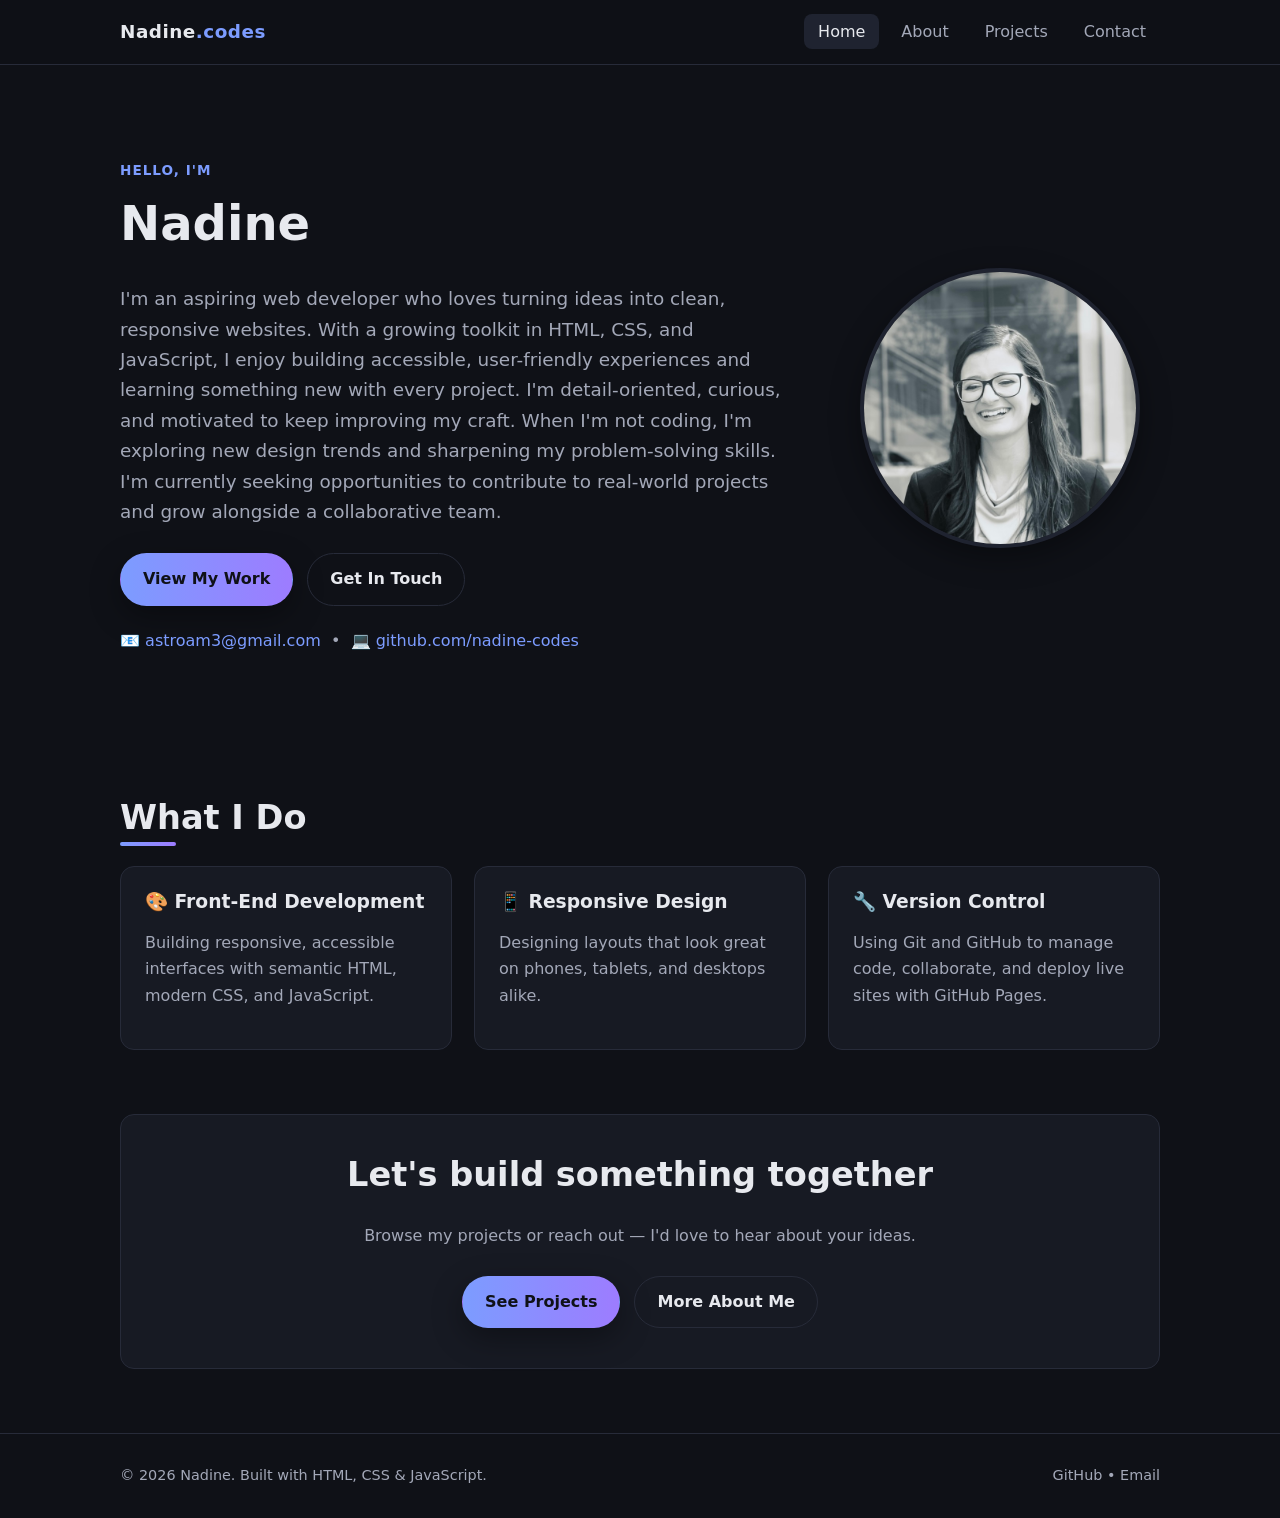
==== index.html @ cf7e8927 "Add portfolio website: home, about, projects, contact pages" ====
<!DOCTYPE html>
<html lang="en">
<head>
  <meta charset="UTF-8" />
  <meta name="viewport" content="width=device-width, initial-scale=1.0" />
  <title>Nadine | Web Developer Portfolio</title>
  <meta name="description" content="Personal portfolio of Nadine — front-end and web developer. Projects, skills, and contact information." />
  <link rel="stylesheet" href="style.css" />
</head>
<body>
  <!-- ===== Navigation ===== -->
  <nav class="navbar">
    <div class="container nav-inner">
      <a href="index.html" class="brand">Nadine<span>.codes</span></a>
      <button class="nav-toggle" aria-label="Toggle navigation">
        <span></span><span></span><span></span>
      </button>
      <ul class="nav-links">
        <li><a href="index.html" class="active">Home</a></li>
        <li><a href="about.html">About</a></li>
        <li><a href="projects.html">Projects</a></li>
        <li><a href="contact.html">Contact</a></li>
      </ul>
    </div>
  </nav>

  <!-- ===== Hero / Bio ===== -->
  <header class="hero">
    <div class="container hero-grid">
      <div>
        <p class="eyebrow">Hello, I'm</p>
        <h1>Nadine</h1>
        <p class="lead">
          I'm an aspiring web developer who loves turning ideas into clean,
          responsive websites. With a growing toolkit in HTML, CSS, and
          JavaScript, I enjoy building accessible, user-friendly experiences and
          learning something new with every project. I'm detail-oriented,
          curious, and motivated to keep improving my craft. When I'm not coding,
          I'm exploring new design trends and sharpening my problem-solving
          skills. I'm currently seeking opportunities to contribute to real-world
          projects and grow alongside a collaborative team.
        </p>
        <div class="hero-actions">
          <a href="projects.html" class="btn btn-primary">View My Work</a>
          <a href="contact.html" class="btn btn-ghost">Get In Touch</a>
        </div>
        <p class="muted" style="margin-top:22px;">
          📧 <a href="mailto:astroam3@gmail.com">astroam3@gmail.com</a>
          &nbsp;•&nbsp;
          💻 <a href="https://github.com/nadine-codes" target="_blank" rel="noopener">github.com/nadine-codes</a>
        </p>
      </div>
      <img class="avatar" src="images/profile.jpeg" alt="Professional photo of Nadine" />
    </div>
  </header>

  <!-- ===== Highlights ===== -->
  <section>
    <div class="container">
      <h2 class="section-title">What I Do</h2>
      <div class="grid grid-3">
        <div class="card">
          <h3>🎨 Front-End Development</h3>
          <p class="muted">Building responsive, accessible interfaces with semantic HTML, modern CSS, and JavaScript.</p>
        </div>
        <div class="card">
          <h3>📱 Responsive Design</h3>
          <p class="muted">Designing layouts that look great on phones, tablets, and desktops alike.</p>
        </div>
        <div class="card">
          <h3>🔧 Version Control</h3>
          <p class="muted">Using Git and GitHub to manage code, collaborate, and deploy live sites with GitHub Pages.</p>
        </div>
      </div>
    </div>
  </section>

  <!-- ===== Call to action ===== -->
  <section style="padding-top:0;">
    <div class="container center">
      <div class="card" style="padding:40px;">
        <h2>Let's build something together</h2>
        <p class="muted">Browse my projects or reach out — I'd love to hear about your ideas.</p>
        <div class="hero-actions" style="justify-content:center;">
          <a href="projects.html" class="btn btn-primary">See Projects</a>
          <a href="about.html" class="btn btn-ghost">More About Me</a>
        </div>
      </div>
    </div>
  </section>

  <!-- ===== Footer ===== -->
  <footer class="footer">
    <div class="container footer-inner">
      <span>© <span id="year"></span> Nadine. Built with HTML, CSS &amp; JavaScript.</span>
      <span>
        <a href="https://github.com/nadine-codes" target="_blank" rel="noopener">GitHub</a> •
        <a href="mailto:astroam3@gmail.com">Email</a>
      </span>
    </div>
  </footer>

  <script src="script.js"></script>
</body>
</html>
---- style.css ----
/* ===== Design tokens ===== */
:root {
  --bg: #0f1117;
  --surface: #171a23;
  --surface-2: #1f2330;
  --text: #e7e9ee;
  --muted: #a3a8b8;
  --accent: #7c9cff;
  --accent-2: #9d7cff;
  --border: #272b39;
  --radius: 14px;
  --shadow: 0 10px 30px rgba(0, 0, 0, 0.35);
  --maxw: 1080px;
  --font: "Segoe UI", system-ui, -apple-system, Roboto, Helvetica, Arial, sans-serif;
}

/* ===== Base ===== */
* { box-sizing: border-box; }

html { scroll-behavior: smooth; }

body {
  margin: 0;
  font-family: var(--font);
  background: var(--bg);
  color: var(--text);
  line-height: 1.65;
  -webkit-font-smoothing: antialiased;
}

a { color: var(--accent); text-decoration: none; }
a:hover { text-decoration: underline; }

img { max-width: 100%; display: block; }

.container {
  width: 100%;
  max-width: var(--maxw);
  margin: 0 auto;
  padding: 0 20px;
}

section { padding: 64px 0; }

h1, h2, h3 { line-height: 1.2; margin-top: 0; }
h1 { font-size: clamp(2rem, 5vw, 3rem); }
h2 { font-size: clamp(1.5rem, 4vw, 2.1rem); }

.section-title {
  position: relative;
  display: inline-block;
  margin-bottom: 28px;
}
.section-title::after {
  content: "";
  position: absolute;
  left: 0;
  bottom: -8px;
  width: 56px;
  height: 4px;
  border-radius: 4px;
  background: linear-gradient(90deg, var(--accent), var(--accent-2));
}

.muted { color: var(--muted); }
.center { text-align: center; }

/* ===== Buttons ===== */
.btn {
  display: inline-block;
  padding: 12px 22px;
  border-radius: 999px;
  font-weight: 600;
  border: 1px solid transparent;
  cursor: pointer;
  transition: transform 0.15s ease, box-shadow 0.15s ease, background 0.15s ease;
}
.btn:hover { text-decoration: none; transform: translateY(-2px); }
.btn-primary {
  background: linear-gradient(90deg, var(--accent), var(--accent-2));
  color: #0f1117;
  box-shadow: var(--shadow);
}
.btn-ghost {
  border-color: var(--border);
  color: var(--text);
  background: transparent;
}
.btn-ghost:hover { background: var(--surface-2); }

/* ===== Navbar ===== */
.navbar {
  position: sticky;
  top: 0;
  z-index: 100;
  background: rgba(15, 17, 23, 0.85);
  backdrop-filter: blur(10px);
  border-bottom: 1px solid var(--border);
}
.nav-inner {
  display: flex;
  align-items: center;
  justify-content: space-between;
  height: 64px;
}
.brand {
  font-weight: 800;
  font-size: 1.15rem;
  color: var(--text);
  letter-spacing: 0.5px;
}
.brand:hover { text-decoration: none; }
.brand span { color: var(--accent); }

.nav-links {
  display: flex;
  gap: 8px;
  list-style: none;
  margin: 0;
  padding: 0;
}
.nav-links a {
  color: var(--muted);
  padding: 8px 14px;
  border-radius: 8px;
  font-weight: 500;
}
.nav-links a:hover { color: var(--text); background: var(--surface-2); text-decoration: none; }
.nav-links a.active { color: var(--text); background: var(--surface-2); }

.nav-toggle {
  display: none;
  background: none;
  border: 1px solid var(--border);
  border-radius: 8px;
  width: 42px;
  height: 38px;
  cursor: pointer;
  flex-direction: column;
  justify-content: center;
  align-items: center;
  gap: 4px;
}
.nav-toggle span {
  width: 20px; height: 2px; background: var(--text); display: block;
  transition: 0.2s ease;
}

/* ===== Hero ===== */
.hero {
  padding: 80px 0 64px;
}
.hero-grid {
  display: grid;
  grid-template-columns: 1fr 320px;
  gap: 48px;
  align-items: center;
}
.hero .eyebrow {
  color: var(--accent);
  font-weight: 600;
  letter-spacing: 1px;
  text-transform: uppercase;
  font-size: 0.85rem;
}
.hero p.lead { font-size: 1.15rem; color: var(--muted); max-width: 60ch; }
.hero-actions { margin-top: 26px; display: flex; gap: 14px; flex-wrap: wrap; }

.avatar {
  width: 280px;
  height: 280px;
  border-radius: 50%;
  object-fit: cover;
  margin: 0 auto;
  border: 4px solid var(--surface-2);
  box-shadow: var(--shadow);
}
.avatar-sm {
  width: 200px;
  height: 200px;
  border-radius: 20px;
  object-fit: cover;
  border: 4px solid var(--surface-2);
  box-shadow: var(--shadow);
}

/* ===== Cards / grids ===== */
.grid { display: grid; gap: 22px; }
.grid-3 { grid-template-columns: repeat(3, 1fr); }
.grid-2 { grid-template-columns: repeat(2, 1fr); }

.card {
  background: var(--surface);
  border: 1px solid var(--border);
  border-radius: var(--radius);
  padding: 24px;
  transition: transform 0.18s ease, border-color 0.18s ease;
}
.card:hover { transform: translateY(-4px); border-color: var(--accent); }
.card h3 { margin-bottom: 8px; }
.card .tags { margin-top: 14px; display: flex; flex-wrap: wrap; gap: 8px; }
.tag {
  font-size: 0.78rem;
  background: var(--surface-2);
  color: var(--muted);
  padding: 4px 10px;
  border-radius: 999px;
  border: 1px solid var(--border);
}
.card-links { margin-top: 16px; display: flex; gap: 16px; font-weight: 600; font-size: 0.92rem; }

/* ===== About layout ===== */
.about-grid {
  display: grid;
  grid-template-columns: 220px 1fr;
  gap: 40px;
  align-items: start;
}
.skills-list { display: flex; flex-wrap: wrap; gap: 10px; padding: 0; list-style: none; margin: 0; }
.skills-list li {
  background: var(--surface);
  border: 1px solid var(--border);
  padding: 8px 16px;
  border-radius: 999px;
  font-size: 0.9rem;
}

.timeline { border-left: 2px solid var(--border); padding-left: 24px; margin-left: 6px; }
.timeline-item { position: relative; padding-bottom: 26px; }
.timeline-item::before {
  content: "";
  position: absolute;
  left: -31px;
  top: 6px;
  width: 12px; height: 12px;
  border-radius: 50%;
  background: var(--accent);
  border: 3px solid var(--bg);
}
.timeline-item h3 { margin-bottom: 2px; }
.timeline-item .when { color: var(--accent); font-size: 0.88rem; font-weight: 600; }

/* ===== Contact ===== */
.contact-grid { display: grid; grid-template-columns: 1fr 1fr; gap: 40px; }
.contact-list { list-style: none; padding: 0; margin: 0; }
.contact-list li { margin-bottom: 16px; display: flex; gap: 12px; align-items: center; }
.contact-list .ico {
  width: 40px; height: 40px; flex: none;
  display: grid; place-items: center;
  background: var(--surface-2); border-radius: 10px; font-size: 1.1rem;
}

form .field { margin-bottom: 18px; }
form label { display: block; margin-bottom: 6px; font-weight: 600; font-size: 0.92rem; }
form input, form textarea {
  width: 100%;
  padding: 12px 14px;
  background: var(--surface);
  border: 1px solid var(--border);
  border-radius: 10px;
  color: var(--text);
  font-family: inherit;
  font-size: 1rem;
}
form input:focus, form textarea:focus { outline: 2px solid var(--accent); border-color: transparent; }
.form-note { margin-top: 14px; font-size: 0.9rem; }
.form-note.ok { color: #6ee7a8; }

/* ===== Footer ===== */
.footer {
  border-top: 1px solid var(--border);
  padding: 30px 0;
  color: var(--muted);
  font-size: 0.9rem;
}
.footer .footer-inner { display: flex; justify-content: space-between; flex-wrap: wrap; gap: 12px; }
.footer a { color: var(--muted); }
.footer a:hover { color: var(--text); }

/* ===== Responsive ===== */
@media (max-width: 820px) {
  .hero-grid { grid-template-columns: 1fr; text-align: center; }
  .hero-actions { justify-content: center; }
  .avatar { order: -1; }
  .about-grid { grid-template-columns: 1fr; }
  .grid-3 { grid-template-columns: 1fr; }
  .grid-2 { grid-template-columns: 1fr; }
  .contact-grid { grid-template-columns: 1fr; }

  .nav-toggle { display: flex; }
  .nav-links {
    position: absolute;
    top: 64px;
    right: 0;
    left: 0;
    flex-direction: column;
    background: var(--surface);
    border-bottom: 1px solid var(--border);
    padding: 12px;
    gap: 4px;
    display: none;
  }
  .nav-links.open { display: flex; }
  .nav-links a { padding: 12px 14px; }
}
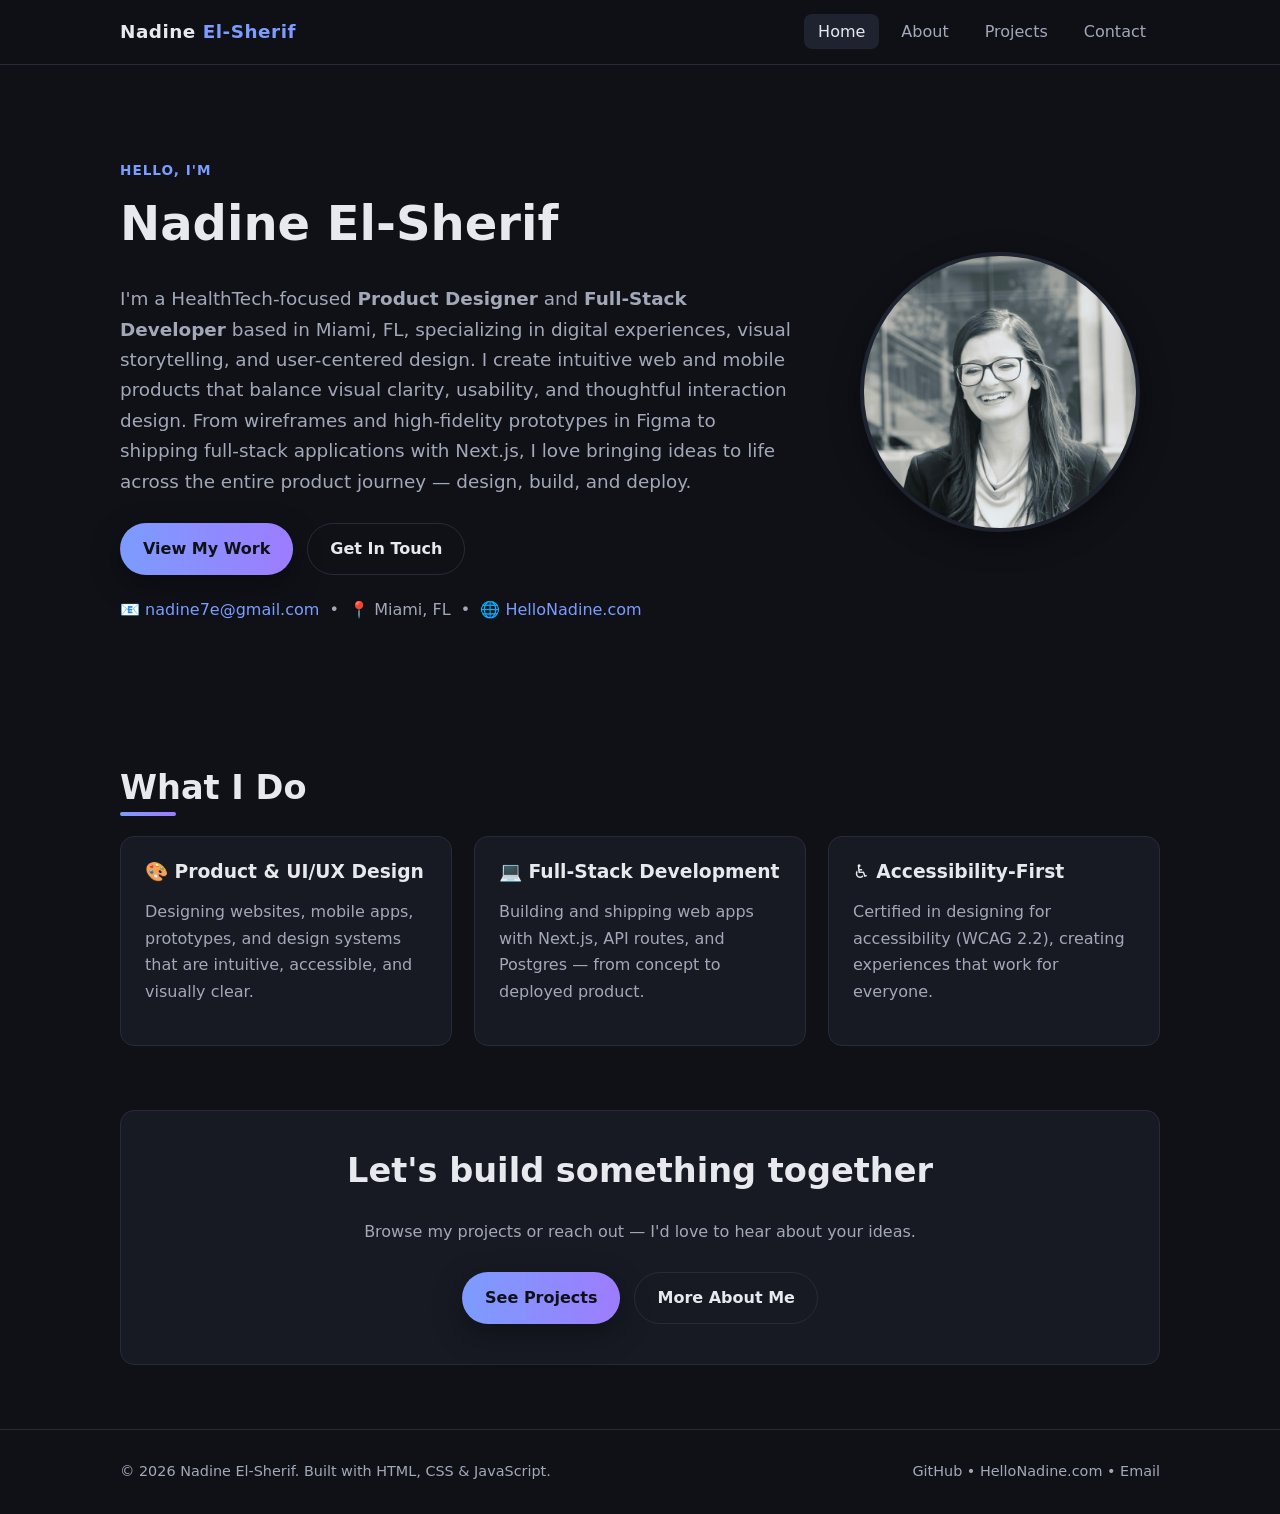
==== commit e6303edd: "Update portfolio content with real profile (Nadine El-Sherif)" ====
--- a/index.html
+++ b/index.html
@@ -3,15 +3,15 @@
 <head>
   <meta charset="UTF-8" />
   <meta name="viewport" content="width=device-width, initial-scale=1.0" />
-  <title>Nadine | Web Developer Portfolio</title>
-  <meta name="description" content="Personal portfolio of Nadine — front-end and web developer. Projects, skills, and contact information." />
+  <title>Nadine El-Sherif | Product Designer &amp; Developer</title>
+  <meta name="description" content="Nadine El-Sherif — HealthTech-focused Product Designer and Full-Stack Developer based in Miami, FL. Projects, skills, and contact information." />
   <link rel="stylesheet" href="style.css" />
 </head>
 <body>
   <!-- ===== Navigation ===== -->
   <nav class="navbar">
     <div class="container nav-inner">
-      <a href="index.html" class="brand">Nadine<span>.codes</span></a>
+      <a href="index.html" class="brand">Nadine<span> El-Sherif</span></a>
       <button class="nav-toggle" aria-label="Toggle navigation">
         <span></span><span></span><span></span>
       </button>
@@ -29,28 +29,30 @@
     <div class="container hero-grid">
       <div>
         <p class="eyebrow">Hello, I'm</p>
-        <h1>Nadine</h1>
+        <h1>Nadine El-Sherif</h1>
         <p class="lead">
-          I'm an aspiring web developer who loves turning ideas into clean,
-          responsive websites. With a growing toolkit in HTML, CSS, and
-          JavaScript, I enjoy building accessible, user-friendly experiences and
-          learning something new with every project. I'm detail-oriented,
-          curious, and motivated to keep improving my craft. When I'm not coding,
-          I'm exploring new design trends and sharpening my problem-solving
-          skills. I'm currently seeking opportunities to contribute to real-world
-          projects and grow alongside a collaborative team.
+          I'm a HealthTech-focused <strong>Product Designer</strong> and
+          <strong>Full-Stack Developer</strong> based in Miami, FL, specializing
+          in digital experiences, visual storytelling, and user-centered design.
+          I create intuitive web and mobile products that balance visual clarity,
+          usability, and thoughtful interaction design. From wireframes and
+          high-fidelity prototypes in Figma to shipping full-stack applications
+          with Next.js, I love bringing ideas to life across the entire product
+          journey — design, build, and deploy.
         </p>
         <div class="hero-actions">
           <a href="projects.html" class="btn btn-primary">View My Work</a>
           <a href="contact.html" class="btn btn-ghost">Get In Touch</a>
         </div>
         <p class="muted" style="margin-top:22px;">
-          📧 <a href="mailto:astroam3@gmail.com">astroam3@gmail.com</a>
+          📧 <a href="mailto:nadine7e@gmail.com">nadine7e@gmail.com</a>
           &nbsp;•&nbsp;
-          💻 <a href="https://github.com/nadine-codes" target="_blank" rel="noopener">github.com/nadine-codes</a>
+          📍 Miami, FL
+          &nbsp;•&nbsp;
+          🌐 <a href="https://hellonadine.com" target="_blank" rel="noopener">HelloNadine.com</a>
         </p>
       </div>
-      <img class="avatar" src="images/profile.jpeg" alt="Professional photo of Nadine" />
+      <img class="avatar" src="images/profile.jpeg" alt="Professional photo of Nadine El-Sherif" />
     </div>
   </header>
 
@@ -60,16 +62,16 @@
       <h2 class="section-title">What I Do</h2>
       <div class="grid grid-3">
         <div class="card">
-          <h3>🎨 Front-End Development</h3>
-          <p class="muted">Building responsive, accessible interfaces with semantic HTML, modern CSS, and JavaScript.</p>
+          <h3>🎨 Product &amp; UI/UX Design</h3>
+          <p class="muted">Designing websites, mobile apps, prototypes, and design systems that are intuitive, accessible, and visually clear.</p>
         </div>
         <div class="card">
-          <h3>📱 Responsive Design</h3>
-          <p class="muted">Designing layouts that look great on phones, tablets, and desktops alike.</p>
+          <h3>💻 Full-Stack Development</h3>
+          <p class="muted">Building and shipping web apps with Next.js, API routes, and Postgres — from concept to deployed product.</p>
         </div>
         <div class="card">
-          <h3>🔧 Version Control</h3>
-          <p class="muted">Using Git and GitHub to manage code, collaborate, and deploy live sites with GitHub Pages.</p>
+          <h3>♿ Accessibility-First</h3>
+          <p class="muted">Certified in designing for accessibility (WCAG 2.2), creating experiences that work for everyone.</p>
         </div>
       </div>
     </div>
@@ -92,10 +94,11 @@
   <!-- ===== Footer ===== -->
   <footer class="footer">
     <div class="container footer-inner">
-      <span>© <span id="year"></span> Nadine. Built with HTML, CSS &amp; JavaScript.</span>
+      <span>© <span id="year"></span> Nadine El-Sherif. Built with HTML, CSS &amp; JavaScript.</span>
       <span>
         <a href="https://github.com/nadine-codes" target="_blank" rel="noopener">GitHub</a> •
-        <a href="mailto:astroam3@gmail.com">Email</a>
+        <a href="https://hellonadine.com" target="_blank" rel="noopener">HelloNadine.com</a> •
+        <a href="mailto:nadine7e@gmail.com">Email</a>
       </span>
     </div>
   </footer>
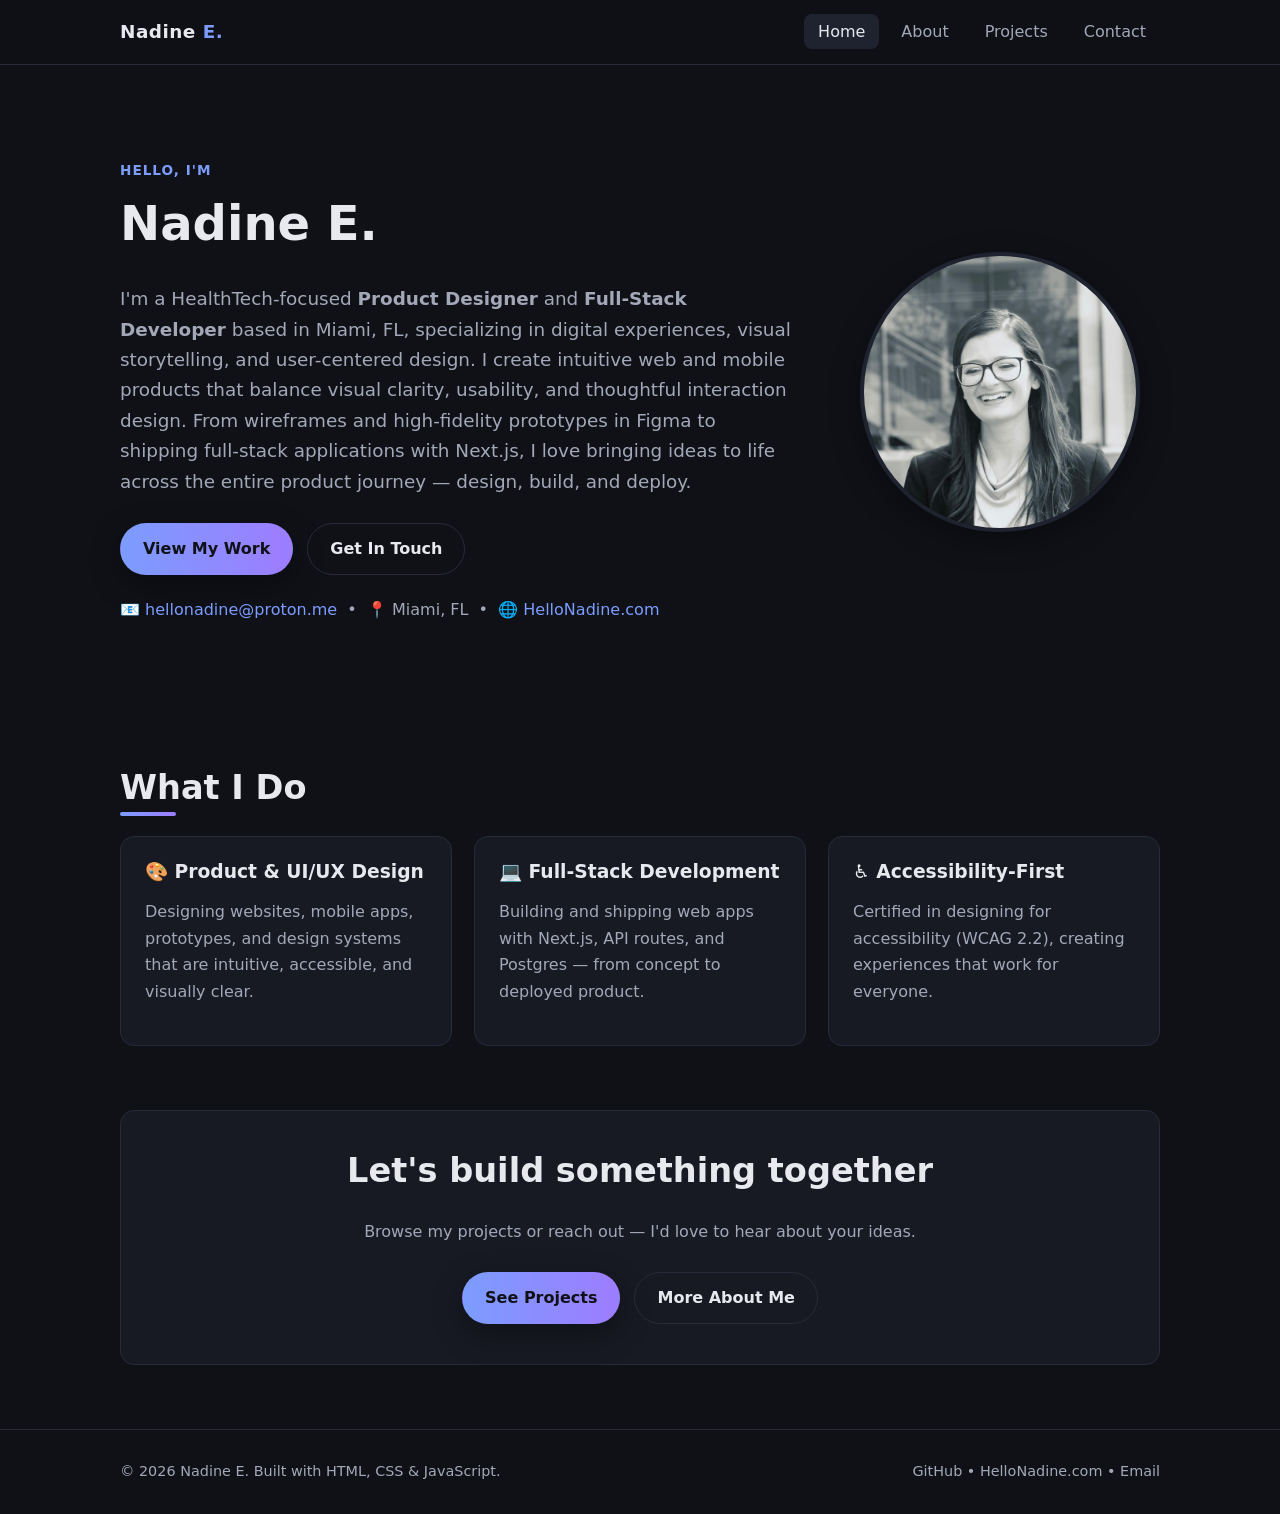
==== commit b306b7fc: "Restore separate About/Projects pages; update name, email, remove phone" ====
--- a/index.html
+++ b/index.html
@@ -3,15 +3,15 @@
 <head>
   <meta charset="UTF-8" />
   <meta name="viewport" content="width=device-width, initial-scale=1.0" />
-  <title>Nadine El-Sherif | Product Designer &amp; Developer</title>
-  <meta name="description" content="Nadine El-Sherif — HealthTech-focused Product Designer and Full-Stack Developer based in Miami, FL. Projects, skills, and contact information." />
+  <title>Nadine E. | Product Designer &amp; Developer</title>
+  <meta name="description" content="Nadine E. — HealthTech-focused Product Designer and Full-Stack Developer based in Miami, FL. Projects, skills, and contact information." />
   <link rel="stylesheet" href="style.css" />
 </head>
 <body>
   <!-- ===== Navigation ===== -->
   <nav class="navbar">
     <div class="container nav-inner">
-      <a href="index.html" class="brand">Nadine<span> El-Sherif</span></a>
+      <a href="index.html" class="brand">Nadine<span> E.</span></a>
       <button class="nav-toggle" aria-label="Toggle navigation">
         <span></span><span></span><span></span>
       </button>
@@ -29,7 +29,7 @@
     <div class="container hero-grid">
       <div>
         <p class="eyebrow">Hello, I'm</p>
-        <h1>Nadine El-Sherif</h1>
+        <h1>Nadine E.</h1>
         <p class="lead">
           I'm a HealthTech-focused <strong>Product Designer</strong> and
           <strong>Full-Stack Developer</strong> based in Miami, FL, specializing
@@ -45,14 +45,14 @@
           <a href="contact.html" class="btn btn-ghost">Get In Touch</a>
         </div>
         <p class="muted" style="margin-top:22px;">
-          📧 <a href="mailto:nadine7e@gmail.com">nadine7e@gmail.com</a>
+          📧 <a href="mailto:hellonadine@proton.me">hellonadine@proton.me</a>
           &nbsp;•&nbsp;
           📍 Miami, FL
           &nbsp;•&nbsp;
           🌐 <a href="https://hellonadine.com" target="_blank" rel="noopener">HelloNadine.com</a>
         </p>
       </div>
-      <img class="avatar" src="images/profile.jpeg" alt="Professional photo of Nadine El-Sherif" />
+      <img class="avatar" src="images/profile.jpeg" alt="Professional photo of Nadine E." />
     </div>
   </header>
 
@@ -94,11 +94,11 @@
   <!-- ===== Footer ===== -->
   <footer class="footer">
     <div class="container footer-inner">
-      <span>© <span id="year"></span> Nadine El-Sherif. Built with HTML, CSS &amp; JavaScript.</span>
+      <span>© <span id="year"></span> Nadine E. Built with HTML, CSS &amp; JavaScript.</span>
       <span>
         <a href="https://github.com/nadine-codes" target="_blank" rel="noopener">GitHub</a> •
         <a href="https://hellonadine.com" target="_blank" rel="noopener">HelloNadine.com</a> •
-        <a href="mailto:nadine7e@gmail.com">Email</a>
+        <a href="mailto:hellonadine@proton.me">Email</a>
       </span>
     </div>
   </footer>
--- a/style.css
+++ b/style.css
@@ -17,7 +17,7 @@
 /* ===== Base ===== */
 * { box-sizing: border-box; }
 
-html { scroll-behavior: smooth; }
+html { scroll-behavior: smooth; scroll-padding-top: 80px; }
 
 body {
   margin: 0;
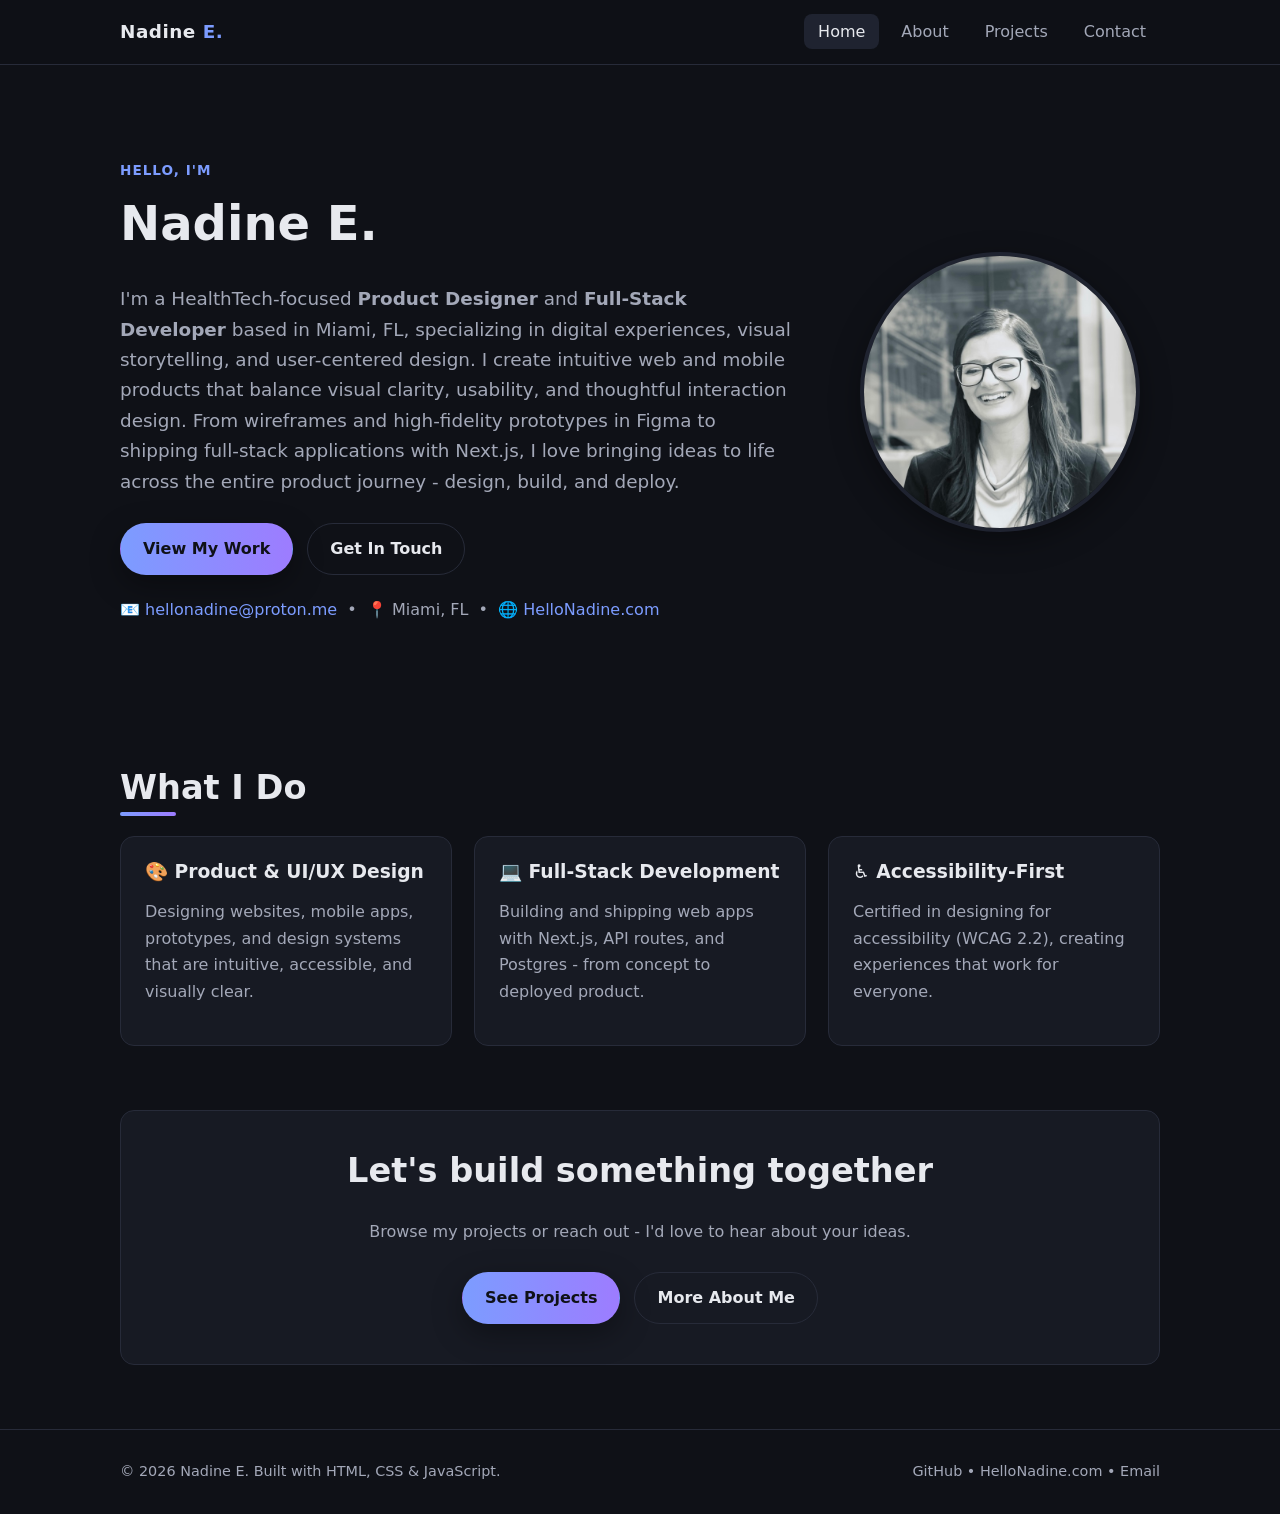
==== commit b4f1f3fc: "Replace em-dashes with hyphens" ====
--- a/index.html
+++ b/index.html
@@ -4,7 +4,7 @@
   <meta charset="UTF-8" />
   <meta name="viewport" content="width=device-width, initial-scale=1.0" />
   <title>Nadine E. | Product Designer &amp; Developer</title>
-  <meta name="description" content="Nadine E. — HealthTech-focused Product Designer and Full-Stack Developer based in Miami, FL. Projects, skills, and contact information." />
+  <meta name="description" content="Nadine E. - HealthTech-focused Product Designer and Full-Stack Developer based in Miami, FL. Projects, skills, and contact information." />
   <link rel="stylesheet" href="style.css" />
 </head>
 <body>
@@ -38,7 +38,7 @@
           usability, and thoughtful interaction design. From wireframes and
           high-fidelity prototypes in Figma to shipping full-stack applications
           with Next.js, I love bringing ideas to life across the entire product
-          journey — design, build, and deploy.
+          journey - design, build, and deploy.
         </p>
         <div class="hero-actions">
           <a href="projects.html" class="btn btn-primary">View My Work</a>
@@ -67,7 +67,7 @@
         </div>
         <div class="card">
           <h3>💻 Full-Stack Development</h3>
-          <p class="muted">Building and shipping web apps with Next.js, API routes, and Postgres — from concept to deployed product.</p>
+          <p class="muted">Building and shipping web apps with Next.js, API routes, and Postgres - from concept to deployed product.</p>
         </div>
         <div class="card">
           <h3>♿ Accessibility-First</h3>
@@ -82,7 +82,7 @@
     <div class="container center">
       <div class="card" style="padding:40px;">
         <h2>Let's build something together</h2>
-        <p class="muted">Browse my projects or reach out — I'd love to hear about your ideas.</p>
+        <p class="muted">Browse my projects or reach out - I'd love to hear about your ideas.</p>
         <div class="hero-actions" style="justify-content:center;">
           <a href="projects.html" class="btn btn-primary">See Projects</a>
           <a href="about.html" class="btn btn-ghost">More About Me</a>
